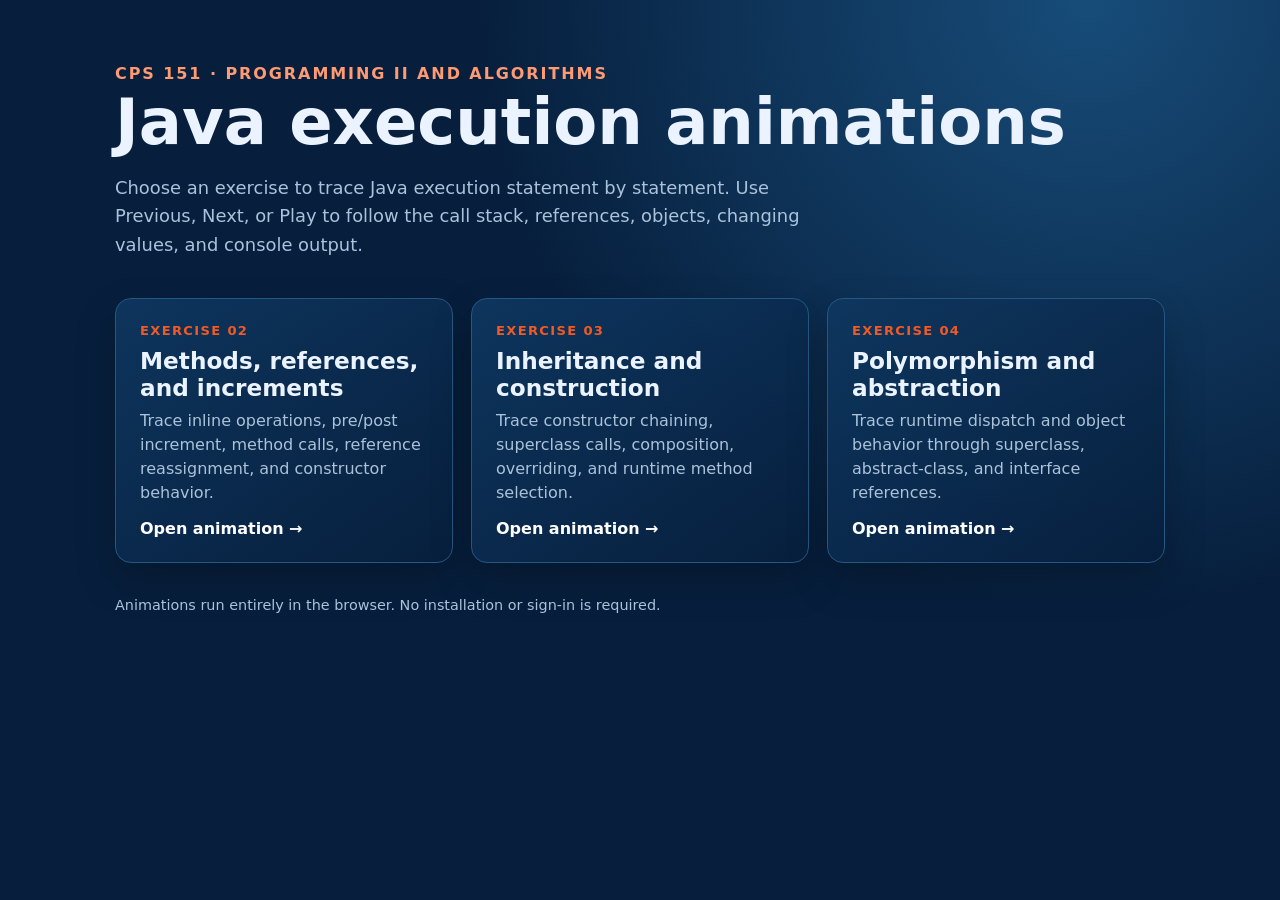
==== index.html @ 25725a10 "Publish Java exercise animations" ====
<!doctype html>
<html lang="en">
<head>
  <meta charset="utf-8">
  <meta name="viewport" content="width=device-width, initial-scale=1">
  <title>CPS 151 Java Execution Animations</title>
  <style>
    :root { color-scheme: dark; --navy:#071f3d; --panel:#0b294b; --line:#245782; --orange:#f15a24; --ink:#eaf3ff; --muted:#abc2da; }
    * { box-sizing:border-box; }
    body { margin:0; min-height:100vh; background:radial-gradient(circle at 85% 0%,#174c79 0,var(--navy) 38rem); color:var(--ink); font-family:Inter,ui-sans-serif,system-ui,-apple-system,"Segoe UI",sans-serif; }
    main { width:min(1050px,calc(100% - 32px)); margin:0 auto; padding:64px 0; }
    .eyebrow { color:#ff9a73; font-weight:800; letter-spacing:.12em; text-transform:uppercase; }
    h1 { margin:.35rem 0 .7rem; font-size:clamp(2rem,6vw,4rem); line-height:1.05; }
    .intro { max-width:720px; color:var(--muted); font-size:1.12rem; line-height:1.6; }
    .cards { display:grid; grid-template-columns:repeat(auto-fit,minmax(250px,1fr)); gap:18px; margin-top:38px; }
    a { display:block; padding:24px; min-height:210px; border:1px solid var(--line); border-radius:16px; background:linear-gradient(145deg,rgba(14,54,95,.96),rgba(7,31,61,.96)); color:inherit; text-decoration:none; box-shadow:0 18px 40px rgba(0,0,0,.23); transition:transform .18s,border-color .18s; }
    a:hover, a:focus-visible { transform:translateY(-4px); border-color:#ff8b61; outline:none; }
    .number { color:var(--orange); font-size:.82rem; font-weight:900; letter-spacing:.1em; text-transform:uppercase; }
    h2 { margin:.55rem 0; font-size:1.45rem; }
    .card-text { color:var(--muted); line-height:1.5; }
    .open { display:inline-block; margin-top:14px; color:#fff; font-weight:800; }
    footer { margin-top:34px; color:var(--muted); font-size:.9rem; }
  </style>
</head>
<body>
  <main>
    <div class="eyebrow">CPS 151 · Programming II and Algorithms</div>
    <h1>Java execution animations</h1>
    <p class="intro">Choose an exercise to trace Java execution statement by statement. Use Previous, Next, or Play to follow the call stack, references, objects, changing values, and console output.</p>
    <section class="cards" aria-label="Available exercises">
      <a href="exercise-02/">
        <div class="number">Exercise 02</div>
        <h2>Methods, references, and increments</h2>
        <div class="card-text">Trace inline operations, pre/post increment, method calls, reference reassignment, and constructor behavior.</div>
        <span class="open">Open animation →</span>
      </a>
      <a href="exercise-03/">
        <div class="number">Exercise 03</div>
        <h2>Inheritance and construction</h2>
        <div class="card-text">Trace constructor chaining, superclass calls, composition, overriding, and runtime method selection.</div>
        <span class="open">Open animation →</span>
      </a>
      <a href="exercise-04/">
        <div class="number">Exercise 04</div>
        <h2>Polymorphism and abstraction</h2>
        <div class="card-text">Trace runtime dispatch and object behavior through superclass, abstract-class, and interface references.</div>
        <span class="open">Open animation →</span>
      </a>
    </section>
    <footer>Animations run entirely in the browser. No installation or sign-in is required.</footer>
  </main>
</body>
</html>
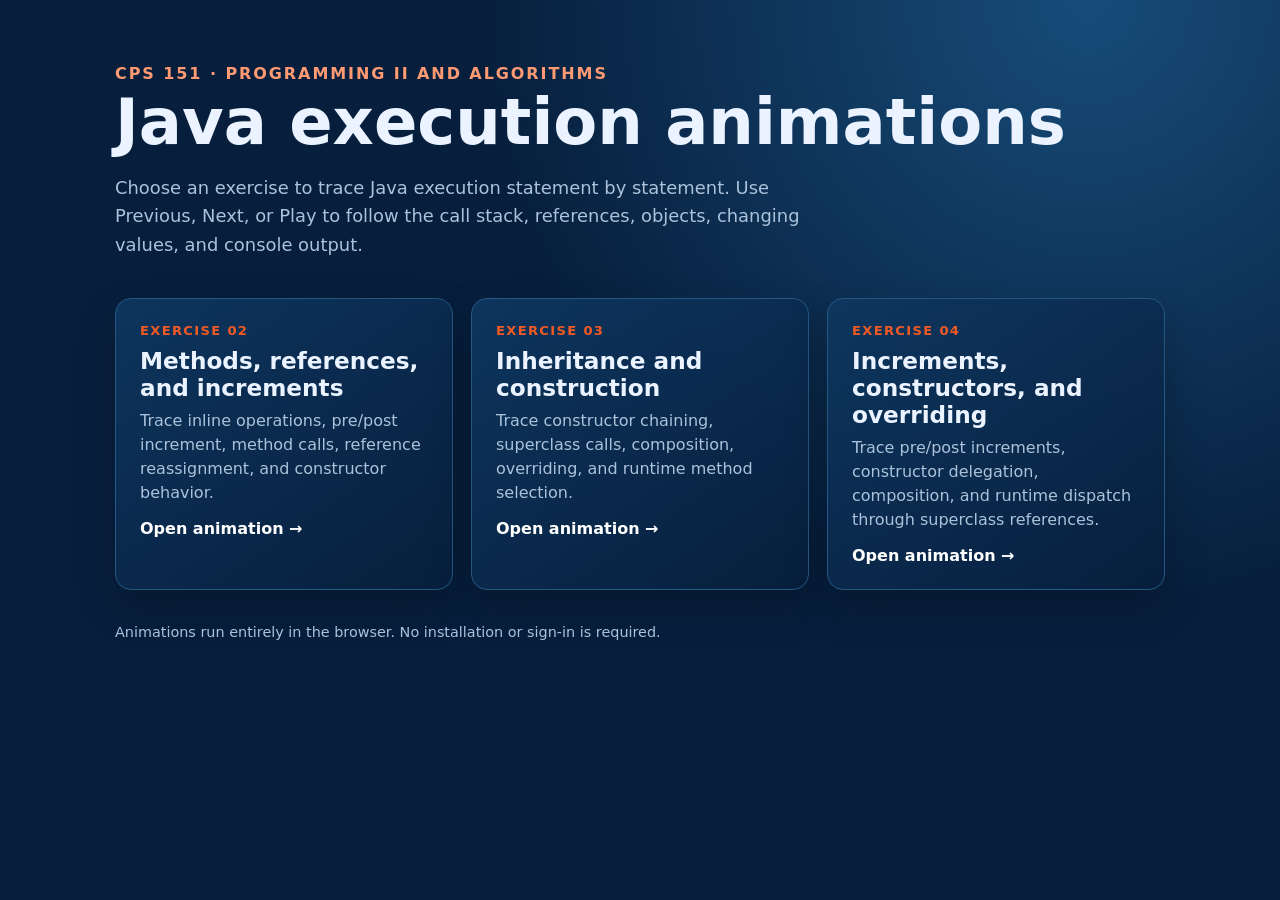
==== commit e6e2040d: "Verify Exercises 2 and 4 and correct execution timing and playback" ====
--- a/index.html
+++ b/index.html
@@ -42,8 +42,8 @@
       </a>
       <a href="exercise-04/">
         <div class="number">Exercise 04</div>
-        <h2>Polymorphism and abstraction</h2>
-        <div class="card-text">Trace runtime dispatch and object behavior through superclass, abstract-class, and interface references.</div>
+        <h2>Increments, constructors, and overriding</h2>
+        <div class="card-text">Trace pre/post increments, constructor delegation, composition, and runtime dispatch through superclass references.</div>
         <span class="open">Open animation →</span>
       </a>
     </section>
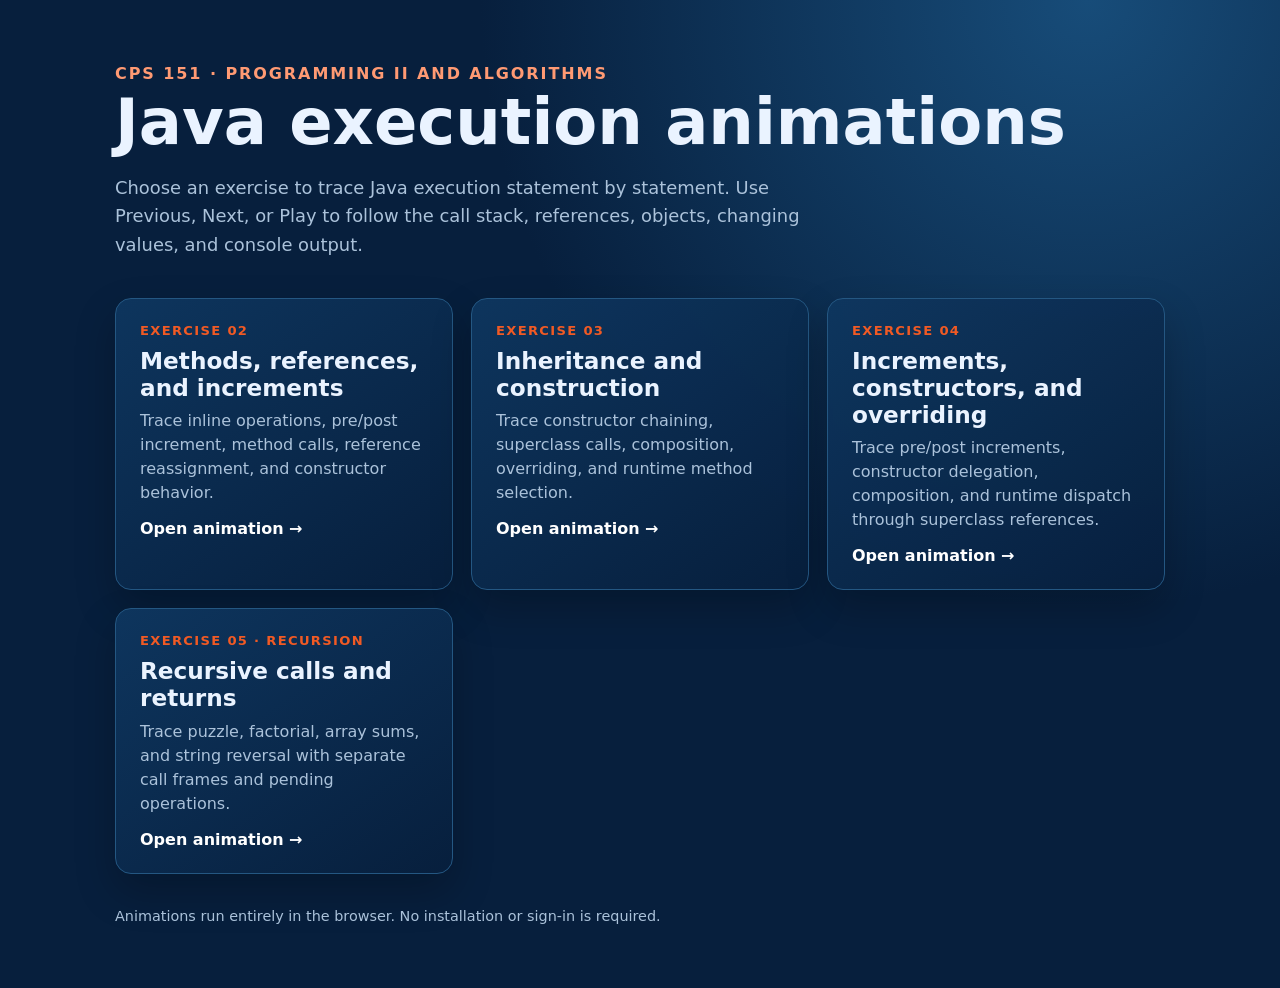
==== commit 2641db19: "Publish recursion Exercise 5 animations with direct problem links" ====
--- a/index.html
+++ b/index.html
@@ -46,6 +46,12 @@
         <div class="card-text">Trace pre/post increments, constructor delegation, composition, and runtime dispatch through superclass references.</div>
         <span class="open">Open animation →</span>
       </a>
+      <a href="exercise-05-recursion/">
+        <div class="number">Exercise 05 · Recursion</div>
+        <h2>Recursive calls and returns</h2>
+        <div class="card-text">Trace puzzle, factorial, array sums, and string reversal with separate call frames and pending operations.</div>
+        <span class="open">Open animation →</span>
+      </a>
     </section>
     <footer>Animations run entirely in the browser. No installation or sign-in is required.</footer>
   </main>
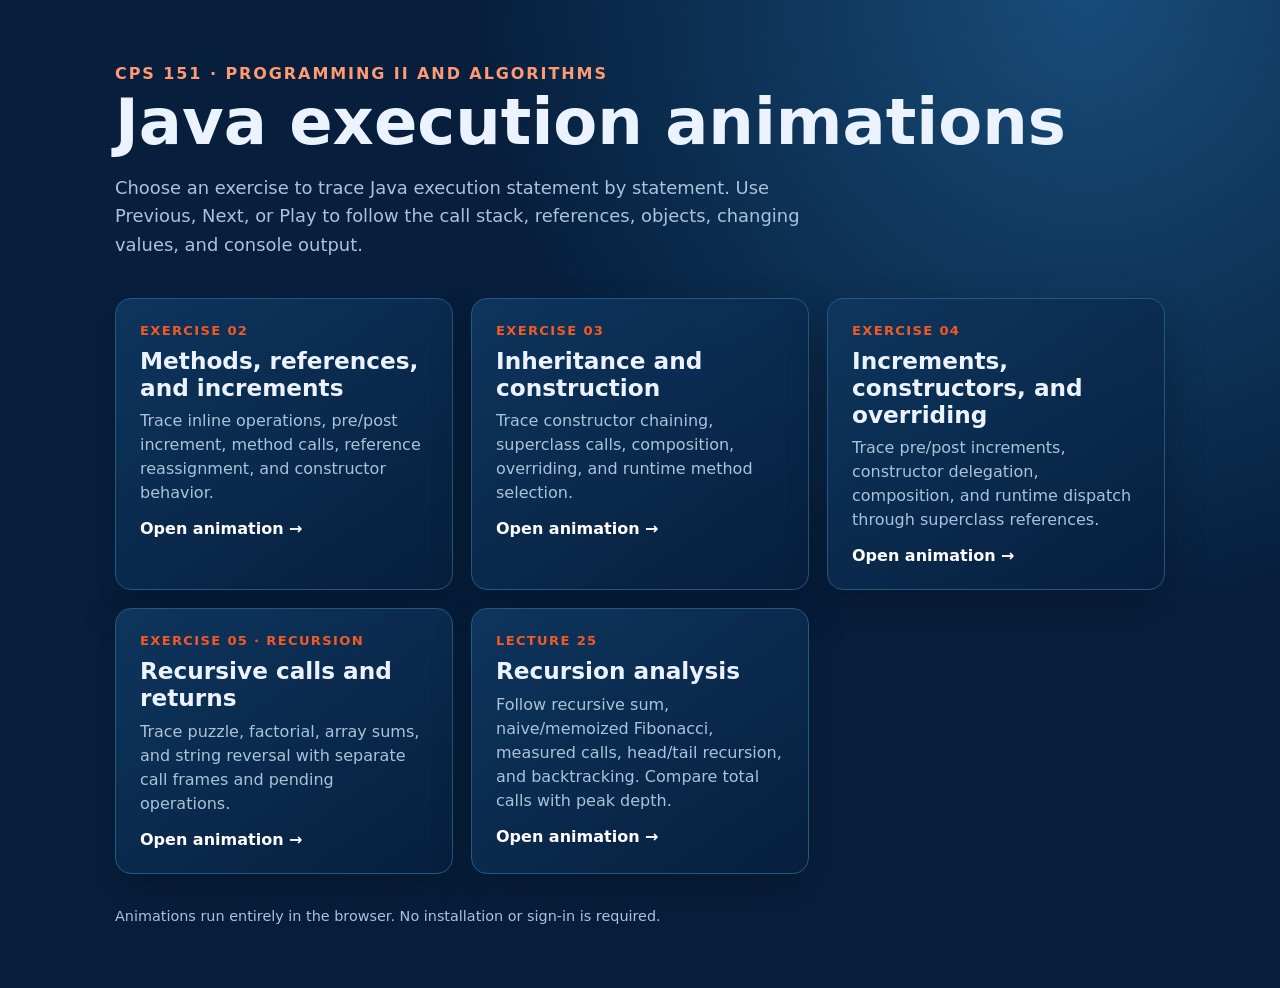
==== commit 3f36367a: "Publish Lecture 25 recursion analysis animations and direct links" ====
--- a/index.html
+++ b/index.html
@@ -52,6 +52,12 @@
         <div class="card-text">Trace puzzle, factorial, array sums, and string reversal with separate call frames and pending operations.</div>
         <span class="open">Open animation →</span>
       </a>
+      <a href="lecture-25-recursion-analysis/">
+        <div class="number">Lecture 25</div>
+        <h2>Recursion analysis</h2>
+        <div class="card-text">Follow recursive sum, naive/memoized Fibonacci, measured calls, head/tail recursion, and backtracking. Compare total calls with peak depth.</div>
+        <span class="open">Open animation →</span>
+      </a>
     </section>
     <footer>Animations run entirely in the browser. No installation or sign-in is required.</footer>
   </main>
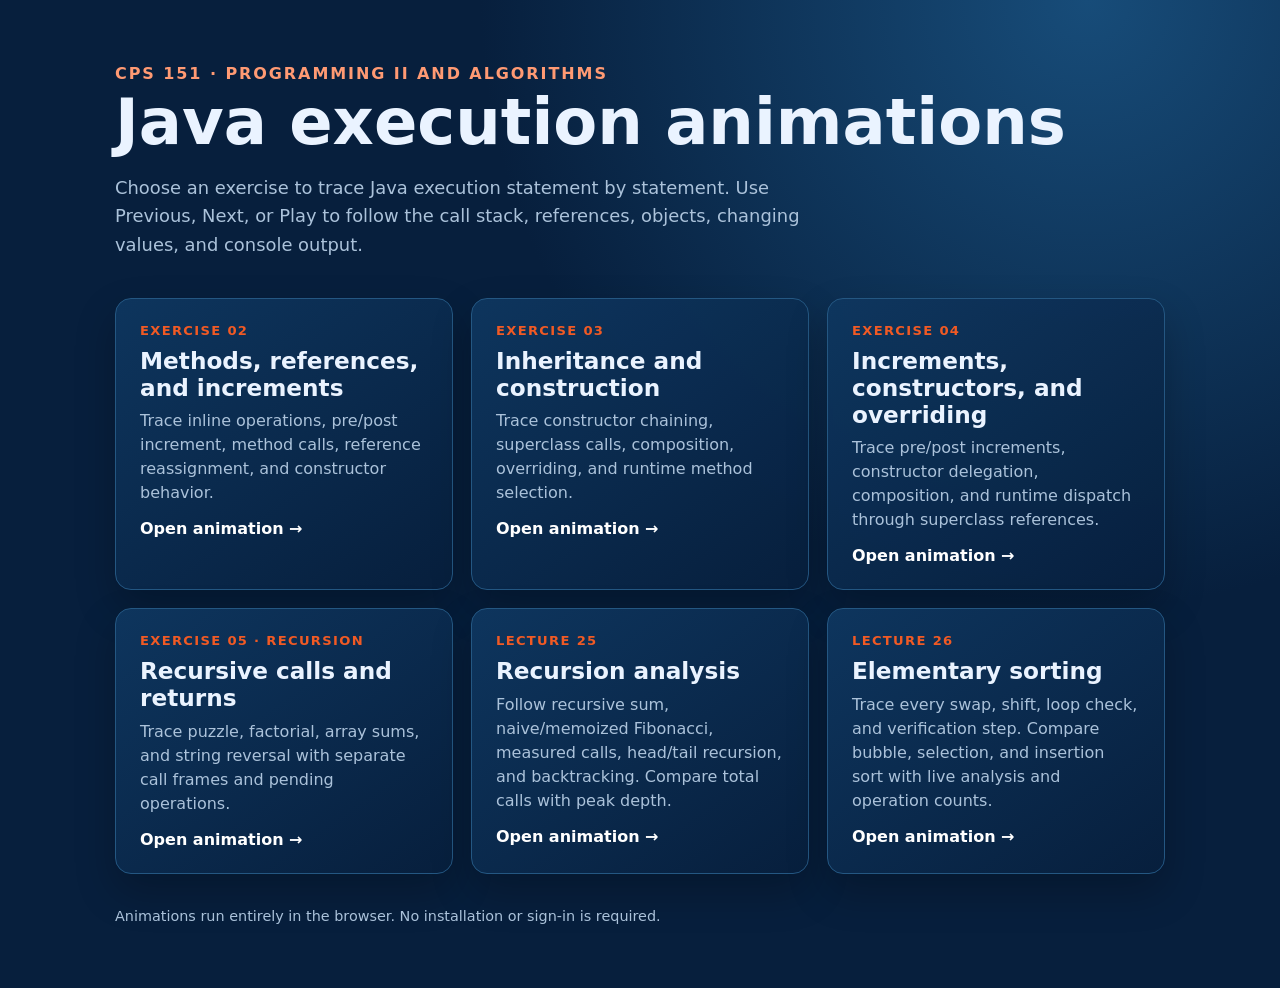
==== commit f0eb3eb6: "Publish Lecture 26 sorting traces with analysis and Java-verified array writes" ====
--- a/index.html
+++ b/index.html
@@ -58,6 +58,12 @@
         <div class="card-text">Follow recursive sum, naive/memoized Fibonacci, measured calls, head/tail recursion, and backtracking. Compare total calls with peak depth.</div>
         <span class="open">Open animation →</span>
       </a>
+      <a href="lecture-26-elementary-sorting/">
+        <div class="number">Lecture 26</div>
+        <h2>Elementary sorting</h2>
+        <div class="card-text">Trace every swap, shift, loop check, and verification step. Compare bubble, selection, and insertion sort with live analysis and operation counts.</div>
+        <span class="open">Open animation →</span>
+      </a>
     </section>
     <footer>Animations run entirely in the browser. No installation or sign-in is required.</footer>
   </main>
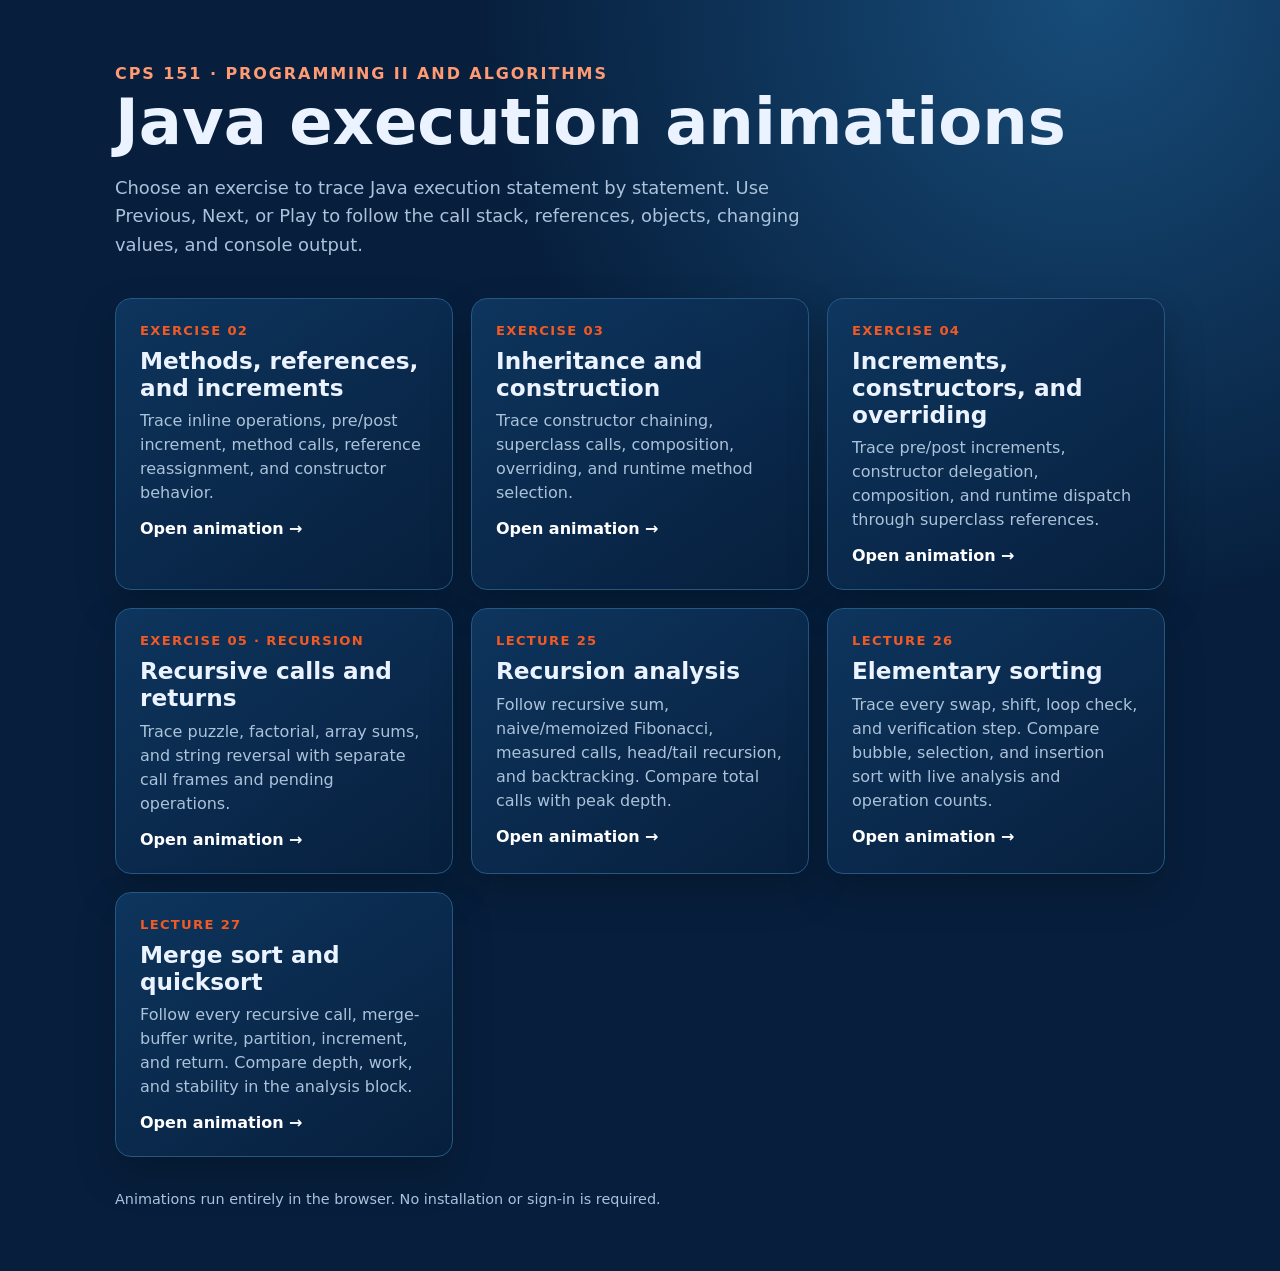
==== commit 3142cead: "Publish Lecture 27 merge sort and quicksort animations with stepwise analysis" ====
--- a/index.html
+++ b/index.html
@@ -64,6 +64,12 @@
         <div class="card-text">Trace every swap, shift, loop check, and verification step. Compare bubble, selection, and insertion sort with live analysis and operation counts.</div>
         <span class="open">Open animation →</span>
       </a>
+      <a href="lecture-27-efficient-sorting/">
+        <div class="number">Lecture 27</div>
+        <h2>Merge sort and quicksort</h2>
+        <div class="card-text">Follow every recursive call, merge-buffer write, partition, increment, and return. Compare depth, work, and stability in the analysis block.</div>
+        <span class="open">Open animation →</span>
+      </a>
     </section>
     <footer>Animations run entirely in the browser. No installation or sign-in is required.</footer>
   </main>
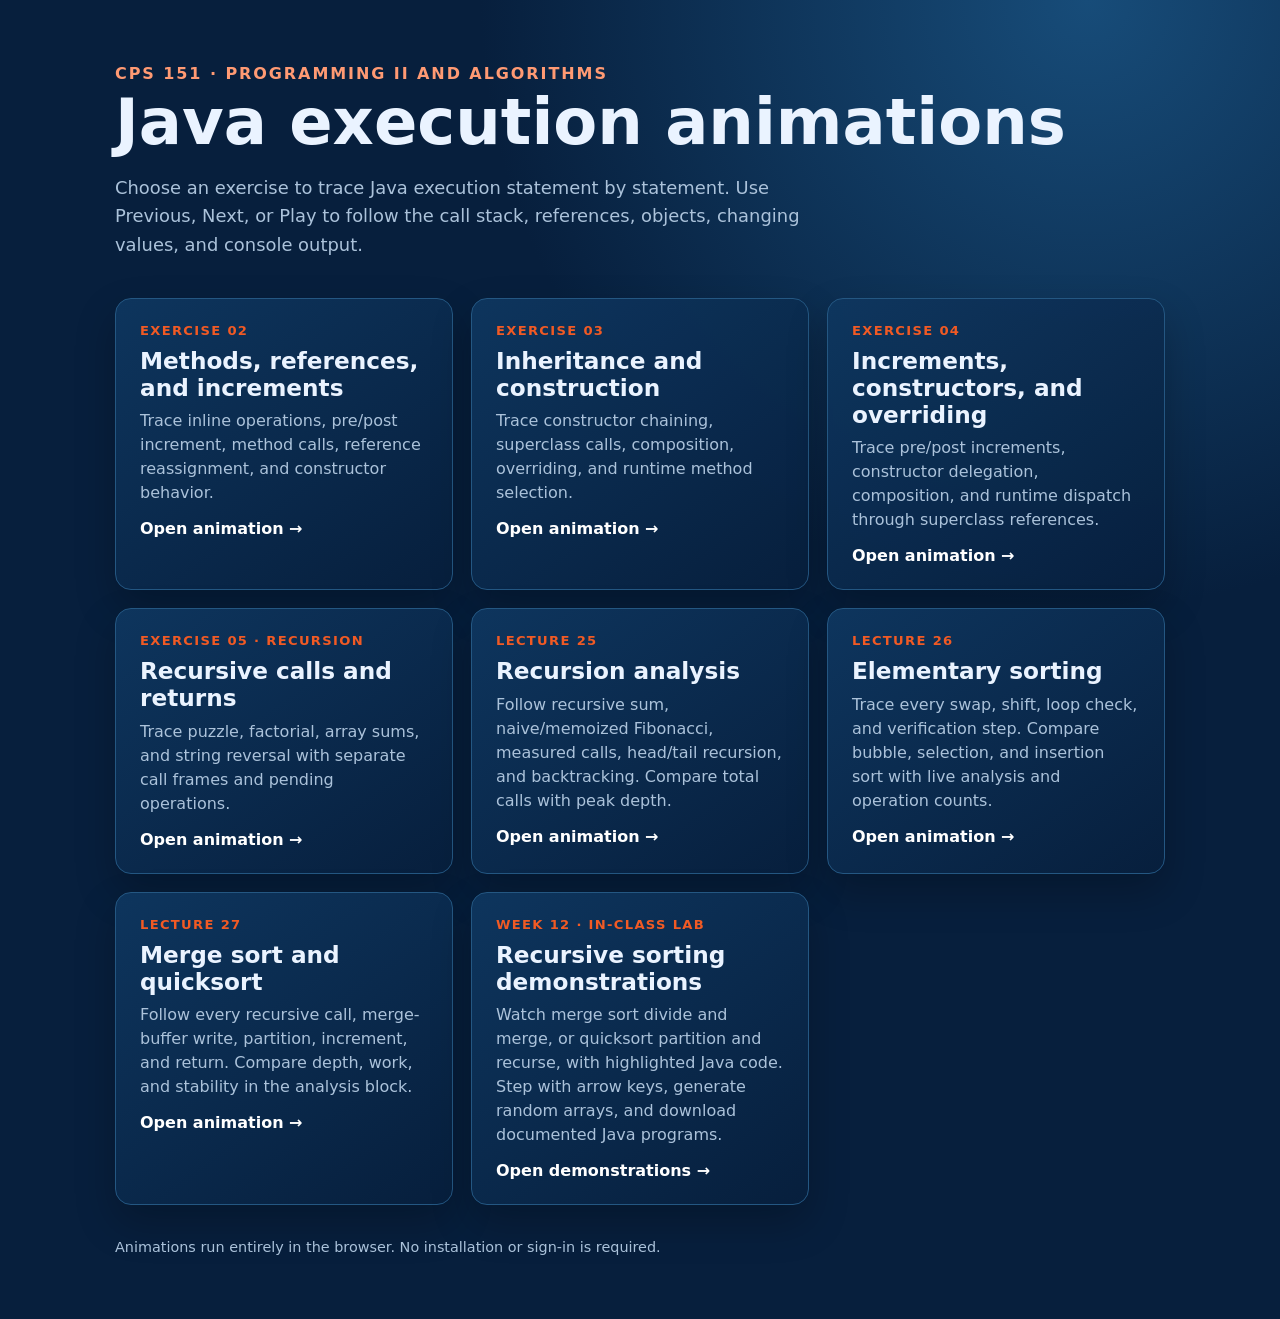
==== commit f36b42d5: "Add Week 12 in-class sorting animations and documented Java" ====
--- a/index.html
+++ b/index.html
@@ -70,6 +70,12 @@
         <div class="card-text">Follow every recursive call, merge-buffer write, partition, increment, and return. Compare depth, work, and stability in the analysis block.</div>
         <span class="open">Open animation →</span>
       </a>
+      <a href="week-12-lab-inclass/animation/">
+        <div class="number">Week 12 · In-class lab</div>
+        <h2>Recursive sorting demonstrations</h2>
+        <div class="card-text">Watch merge sort divide and merge, or quicksort partition and recurse, with highlighted Java code. Step with arrow keys, generate random arrays, and download documented Java programs.</div>
+        <span class="open">Open demonstrations →</span>
+      </a>
     </section>
     <footer>Animations run entirely in the browser. No installation or sign-in is required.</footer>
   </main>
